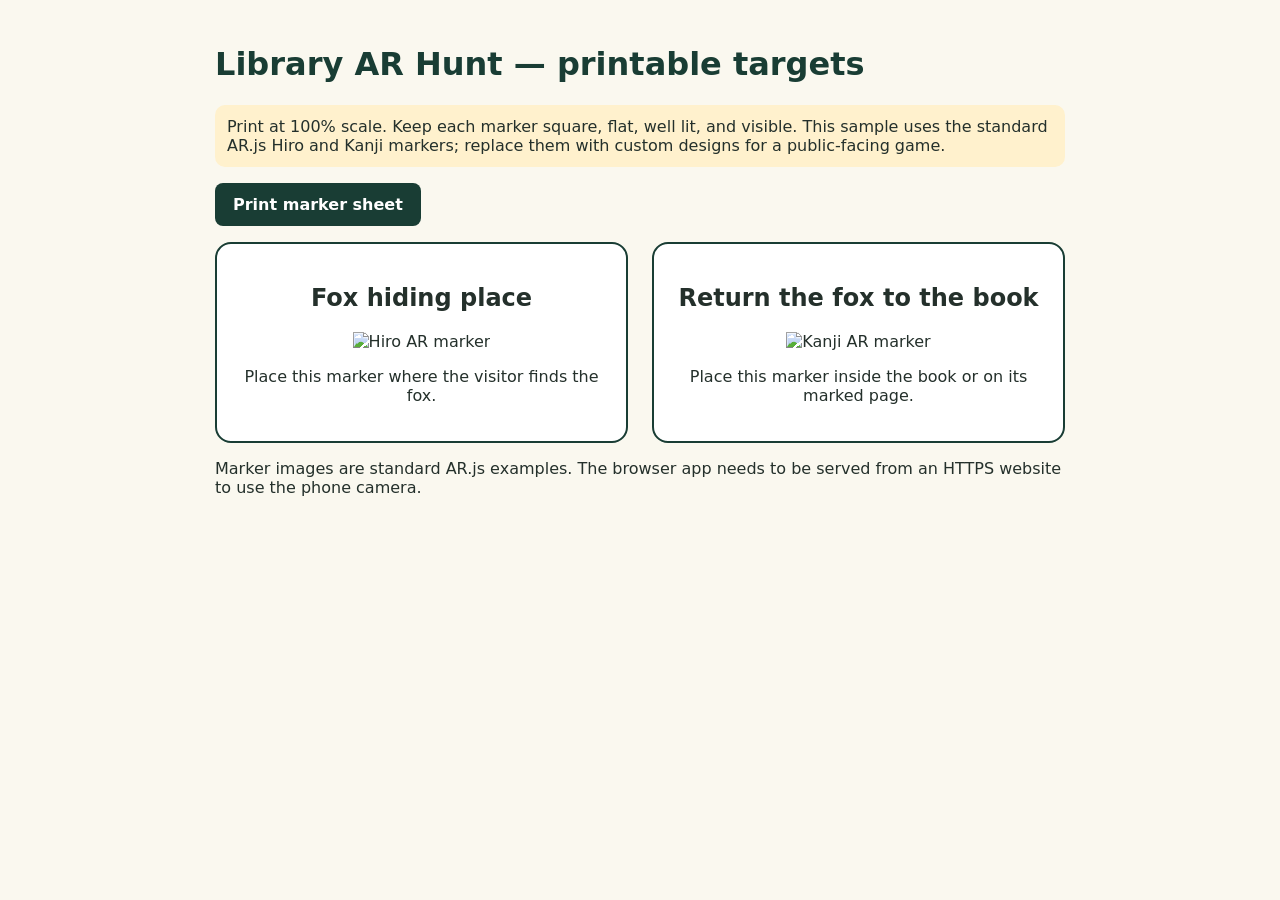
==== markers.html @ 7b2cd598 "Add Library AR Hunt index.html and markers.html" ====
<!doctype html>
<html lang="en">
<head>
<meta charset="utf-8"><meta name="viewport" content="width=device-width,initial-scale=1">
<title>Print the AR hunt markers</title>
<style>
  body{font-family:system-ui,sans-serif;color:#24302b;margin:0;padding:24px;background:#faf8ef}
  h1{color:#193d34} main{max-width:850px;margin:auto}.sheet{display:grid;grid-template-columns:1fr 1fr;gap:24px}
  article{background:white;border:2px solid #193d34;border-radius:16px;padding:20px;text-align:center;break-inside:avoid}
  img{width:min(100%,320px);height:auto;image-rendering:pixelated} .note{background:#fff1cd;padding:12px;border-radius:10px}
  button{padding:12px 18px;font:inherit;font-weight:bold;background:#193d34;color:white;border:0;border-radius:8px}
  @media print{body{padding:0;background:white}.note,button{display:none}.sheet{gap:10mm}article{border:1px solid #222}}
</style>
</head>
<body><main>
<h1>Library AR Hunt — printable targets</h1>
<p class="note">Print at 100% scale. Keep each marker square, flat, well lit, and visible. This sample uses the standard AR.js Hiro and Kanji markers; replace them with custom designs for a public-facing game.</p>
<p><button onclick="window.print()">Print marker sheet</button></p>
<div class="sheet">
<article><h2>Fox hiding place</h2><img alt="Hiro AR marker" src="https://raw.githubusercontent.com/AR-js-org/AR.js/master/data/images/hiro.png"><p>Place this marker where the visitor finds the fox.</p></article>
<article><h2>Return the fox to the book</h2><img alt="Kanji AR marker" src="https://raw.githubusercontent.com/AR-js-org/AR.js/master/data/images/kanji.png"><p>Place this marker inside the book or on its marked page.</p></article>
</div>
<p>Marker images are standard AR.js examples. The browser app needs to be served from an HTTPS website to use the phone camera.</p>
</main></body></html>
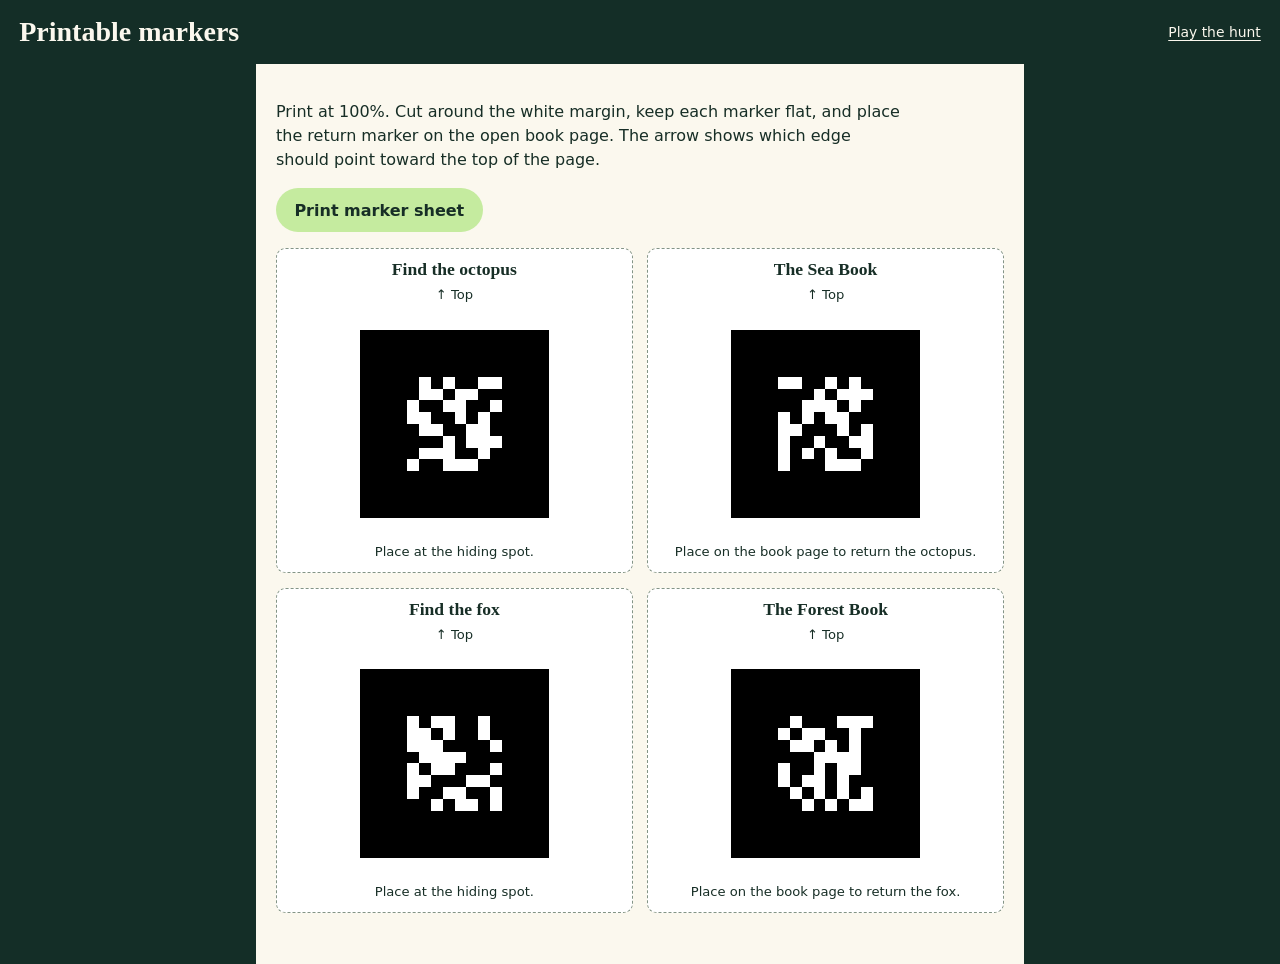
==== commit f24c8b9e: "Build playable library AR treasure hunt" ====
--- a/markers.html
+++ b/markers.html
@@ -1,24 +1,22 @@
 <!doctype html>
 <html lang="en">
 <head>
-<meta charset="utf-8"><meta name="viewport" content="width=device-width,initial-scale=1">
-<title>Print the AR hunt markers</title>
-<style>
-  body{font-family:system-ui,sans-serif;color:#24302b;margin:0;padding:24px;background:#faf8ef}
-  h1{color:#193d34} main{max-width:850px;margin:auto}.sheet{display:grid;grid-template-columns:1fr 1fr;gap:24px}
-  article{background:white;border:2px solid #193d34;border-radius:16px;padding:20px;text-align:center;break-inside:avoid}
-  img{width:min(100%,320px);height:auto;image-rendering:pixelated} .note{background:#fff1cd;padding:12px;border-radius:10px}
-  button{padding:12px 18px;font:inherit;font-weight:bold;background:#193d34;color:white;border:0;border-radius:8px}
-  @media print{body{padding:0;background:white}.note,button{display:none}.sheet{gap:10mm}article{border:1px solid #222}}
-</style>
+  <meta charset="utf-8">
+  <meta name="viewport" content="width=device-width, initial-scale=1">
+  <title>Printable markers · Library Treasure Hunt</title>
+  <link rel="icon" href="assets/markers/octopus-hideout.svg" type="image/svg+xml">
+  <link rel="stylesheet" href="styles.css">
+  <script type="module" src="marker-sheet.js"></script>
 </head>
-<body><main>
-<h1>Library AR Hunt — printable targets</h1>
-<p class="note">Print at 100% scale. Keep each marker square, flat, well lit, and visible. This sample uses the standard AR.js Hiro and Kanji markers; replace them with custom designs for a public-facing game.</p>
-<p><button onclick="window.print()">Print marker sheet</button></p>
-<div class="sheet">
-<article><h2>Fox hiding place</h2><img alt="Hiro AR marker" src="https://raw.githubusercontent.com/AR-js-org/AR.js/master/data/images/hiro.png"><p>Place this marker where the visitor finds the fox.</p></article>
-<article><h2>Return the fox to the book</h2><img alt="Kanji AR marker" src="https://raw.githubusercontent.com/AR-js-org/AR.js/master/data/images/kanji.png"><p>Place this marker inside the book or on its marked page.</p></article>
-</div>
-<p>Marker images are standard AR.js examples. The browser app needs to be served from an HTTPS website to use the phone camera.</p>
-</main></body></html>
+<body>
+  <header class="site-header">
+    <h1>Printable markers</h1>
+    <a href="index.html">Play the hunt</a>
+  </header>
+  <main class="print-main">
+    <p class="print-instructions">Print at 100%. Cut around the white margin, keep each marker flat, and place the return marker on the open book page. The arrow shows which edge should point toward the top of the page.</p>
+    <button id="print" type="button">Print marker sheet</button>
+    <div id="marker-sheet" class="marker-sheet"></div>
+  </main>
+</body>
+</html>
--- a/styles.css
+++ b/styles.css
@@ -0,0 +1,60 @@
+:root {
+  color-scheme: light;
+  font-family: system-ui, sans-serif;
+  color: #172e26;
+  background: #142e27;
+  --paper: #fbf8ee;
+  --mint: #c5eb9f;
+}
+* { box-sizing: border-box; }
+body { margin: 0 !important; width: 100% !important; height: auto !important; }
+[hidden] { display: none !important; }
+button, a { font: inherit; }
+a { color: inherit; text-underline-offset: .25em; }
+button { border: 0; border-radius: 2rem; padding: .7rem 1.15rem; background: var(--mint); color: #172e26; font-weight: 750; cursor: pointer; min-height: 44px; }
+button:disabled { cursor: wait; opacity: .7; }
+:focus-visible { outline: 3px solid #c17d29; outline-offset: 3px; }
+.site-header { position: relative; z-index: 4; display: flex; align-items: center; justify-content: space-between; gap: 1rem; padding: max(1rem, env(safe-area-inset-top)) max(1.2rem, env(safe-area-inset-right)) 1rem max(1.2rem, env(safe-area-inset-left)); background: #142e27; color: var(--paper); }
+.site-header h1 { margin: 0; font: 700 clamp(1.1rem, 4.5vw, 1.75rem) Georgia, serif; }
+.site-header a { flex: none; font-size: .87rem; }
+.hunt { min-height: calc(100svh - 60px); display: flex; flex-direction: column; justify-content: flex-end; }
+.scanner { flex: 1; display: flex; flex-direction: column; justify-content: flex-end; }
+.camera-intro { position: relative; z-index: 2; width: min(38rem, 100%); margin: auto; padding: clamp(1.5rem, 6vw, 4rem) 1.3rem; text-align: center; color: var(--paper); }
+.camera-intro h2 { max-width: 12em; margin: 0 auto .65rem; font: 700 clamp(2.15rem, 8vw, 4.5rem)/.98 Georgia, serif; }
+.camera-intro p { max-width: 26rem; margin: 1rem auto 1.5rem; line-height: 1.55; }
+body:not(.camera-running) .scanner { background: radial-gradient(ellipse at 50% 45%, #356656, #142e27 72%); }
+body.camera-running .camera { position: fixed; z-index: 1; inset: 0; overflow: hidden; pointer-events: none; }
+body.camera-running .camera-intro { visibility: hidden; }
+body.camera-running #arjs-video { position: absolute !important; z-index: 0 !important; pointer-events: none; }
+body.camera-running a-scene { position: absolute !important; top: 50%; left: 50%; transform: translate(-50%, -50%); z-index: 1; }
+.scan-controls { position: relative; z-index: 2; display: flex; align-items: center; justify-content: center; gap: .8rem; padding: .65rem 1rem; background: #142e27ee; color: var(--paper); }
+.scan-controls p { margin: 0; line-height: 1.4; }
+.collection { position: relative; z-index: 2; padding: .65rem max(1.1rem, env(safe-area-inset-right)) max(.8rem, env(safe-area-inset-bottom)) max(1.1rem, env(safe-area-inset-left)); background: var(--paper); }
+.collection-heading { display: flex; justify-content: space-between; align-items: center; gap: .5rem; }
+.collection h2 { margin: 0; font: 700 1.25rem Georgia, serif; }
+#count { color: #466455; font: 600 .8rem system-ui, sans-serif; margin-left: .25rem; white-space: nowrap; }
+.text-button { padding-inline: .3rem; background: transparent; font-size: .8rem; text-decoration: underline; text-underline-offset: .2em; }
+#characters { display: flex; gap: .55rem; margin: 0; padding: 0 0 .15rem; list-style: none; overflow-x: auto; }
+#characters li { display: flex; align-items: center; flex: 0 0 auto; gap: .55rem; padding: .45rem .65rem; border: 1px solid #cbd4c3; border-radius: .8rem; }
+.character-icon { display: inline-grid; place-items: center; min-width: 1.2em; font-size: 1.6rem; }
+#characters li[data-state="missing"] .character-icon { filter: grayscale(1); opacity: .5; }
+#characters strong, #characters small { display: block; }
+#characters small { color: #466455; }
+#storage-warning { font-size: .85rem; margin: .5rem 0 0; }
+.flying-icon { position: fixed; z-index: 6; top: 0; left: 0; pointer-events: none; font-size: 2.6rem; line-height: 1; }
+.print-main { max-width: 48rem; min-height: 100vh; margin: auto; padding: 1.25rem; background: var(--paper); }
+.print-instructions { max-width: 62ch; line-height: 1.5; }
+.marker-sheet { display: grid; grid-template-columns: repeat(2, minmax(0, 1fr)); gap: .9rem; margin-top: 1rem; }
+.marker-sheet article { break-inside: avoid; text-align: center; padding: .65rem; border: 1px dashed #839486; border-radius: .6rem; background: white; }
+.marker-sheet h2 { font: 700 1.1rem Georgia, serif; margin: 0 0 .25rem; }
+.marker-sheet span, .marker-sheet p { font-size: .82rem; }
+.marker-sheet img { display: block; width: min(100%, 62.5mm); height: auto; margin: .15rem auto; }
+.marker-sheet p { margin: .15rem 0; }
+@media print {
+  @page { margin: 12mm; }
+  :root, .print-main { background: white; }
+  .site-header, .print-instructions, #print { display: none; }
+  .print-main { padding: 0; min-height: 0; }
+  .marker-sheet { margin: 0; gap: 5mm; }
+}
+#error-popup { display: none !important; }
